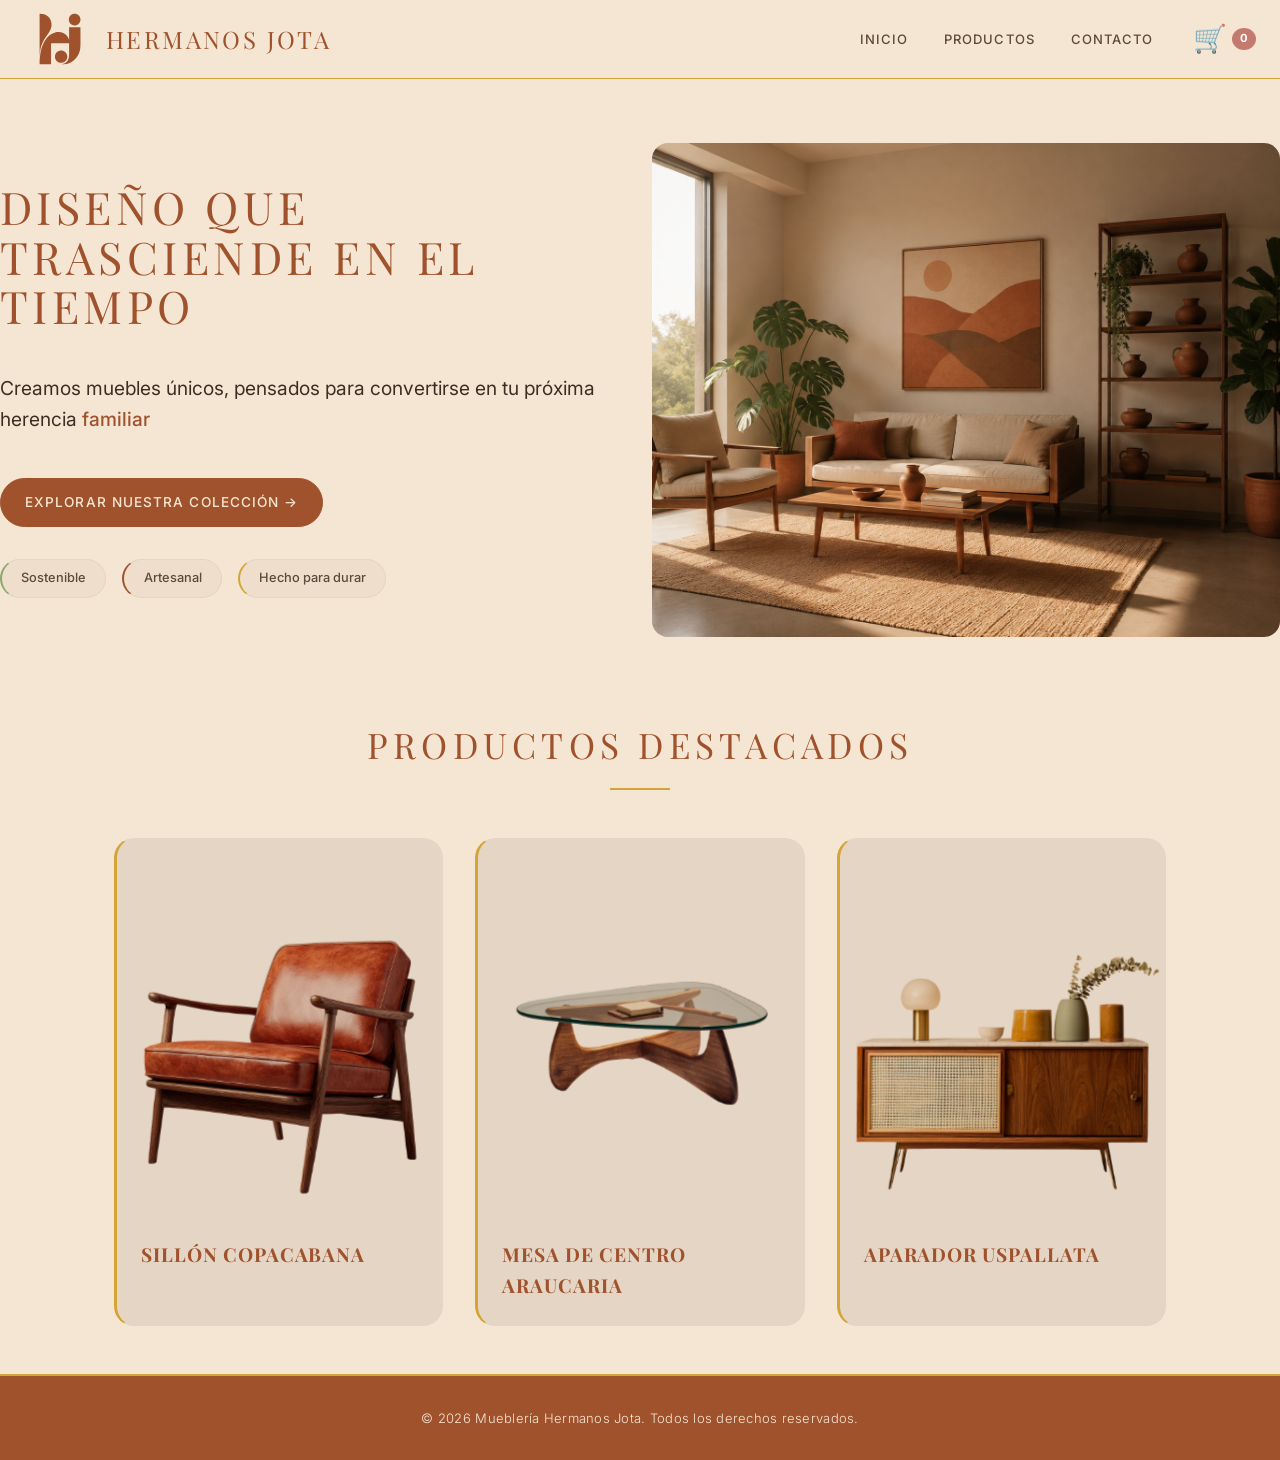
==== index.html @ 09844142 "página de inicio" ====
<!DOCTYPE html>
<html lang="es">
<head>
  <meta charset="UTF-8">
  <meta name="viewport" content="width=device-width, initial-scale=1.0">
  <meta name="description" content="Mueblería Hermanos Jota — Más de 30 años de tradición en muebles de calidad.">
  <link rel="preconnect" href="https://fonts.googleapis.com">
  <link rel="preconnect" href="https://fonts.gstatic.com" crossorigin>
  <link href="https://fonts.googleapis.com/css2?family=Inter:wght@300;400;500;700&family=Playfair+Display:wght@400;700&display=swap" rel="stylesheet">
  <link rel="stylesheet" href="css/style.css">
  <script src="js/index.js" defer></script>
  <title>Mueblería Hermanos Jota</title>
</head>
<body>
  <header>
    <div class="header-inner">
      <a href="index.html" class="logo-link" aria-label="Hermanos Jota — Inicio">
        <img src="imagenes/logo.svg" alt="logo" class="logo" width="120" height="120">
        <span class="logo-wordmark">Hermanos Jota</span>
      </a>
      <nav class="main-nav" aria-label="Navegación principal">
        <ul>
          <li><a href="index.html">Inicio</a></li>
          <li><a href="productos.html">Productos</a></li>
          <li><a href="contacto.html">Contacto</a></li>
        </ul>
      </nav>
      <div class="carrito-header" aria-label="Carrito de compras">
        <span aria-hidden="true">🛒</span>
        <span id="contador-carrito" class="badge-contador">0</span>
      </div>
    </div>
    
  </div>
  </header>

  <main>
    <section class="hero-banner">
      <div class="hero-contenido">
        <h1>Diseño que trasciende en el tiempo</h1>
        <p>Creamos muebles únicos, pensados para convertirse en tu próxima herencia <strong>familiar</strong></p>
        <div class="hero-acciones">
        <a href="productos.html" class="btn-primario">Explorar nuestra colección &rarr;</a>
        </div>
        <div class="hero-etiquetas">
          <span class="etiqueta">Sostenible</span>
          <span class="etiqueta">Artesanal</span>
          <span class="etiqueta">Hecho para durar</span>
        </div>
      </div>
      <div class="hero-imagen">
      <img src="imagenes/imagen-hero-banner.png" alt="" class="imagen-hero" width="120" height="120">
      </div>
    </section>

    <section class="productos" id="productos" aria-labelledby="titulo-productos">
      <h2 id="titulo-productos">Productos destacados</h2>
      <div class="lista-productos">
      </div>
    </section>
  </main>

  <footer>
    <p>&copy; 2026 Mueblería Hermanos Jota. Todos los derechos reservados.</p>
  </footer>

</body>
</html>
---- css/style.css ----
/* Manual de marca Hermanos Jota
   Siena tostado: #A0522D
   Verde salvia: #87A96B
   Alabastro cálido: #F5E6D3
   Vara de oro: #D4A437
   Rosa polvoriento: #C47A6D
   Texto principal: #3D2E24
   Texto secundario: #5C4A3A
   Títulos: Playfair Display
   Cuerpo: Inter
*/

*,
*::before,
*::after {
  box-sizing: border-box;
}

body {
  font-family: "Inter", system-ui, -apple-system, sans-serif;
  font-size: 1.2rem;
  font-weight: 400;
  line-height: 1.6;
  color: #3D2E24;
  margin: 0;
  background-color: #F5E6D3;
}

h1,h2,h3 {
  font-family: "Playfair Display", Georgia, "Times New Roman", serif;
  font-weight: 400;
  letter-spacing: 0.1em;
  text-transform: uppercase;
  color: #A0522D;
}

a {
  color: inherit;
  text-decoration: none;
}

/*Header*/
header {
  background-color: #F5E6D3;
  border-bottom: 1px solid #D4A437;
  position: sticky;
  top: 0;
}

.header-inner {
  display: flex;
  align-items: center;
  max-width: 100%;
  padding: 0.20rem 1.5rem;
  min-height: 65px;
}
.logo{
  display: block;
  width: 42px;
  height: auto;
}
.logo-link {
  display: flex;
  align-items: center;
  gap: 10px;
  text-decoration: none;
}

.logo-wordmark {
  font-family: "Playfair Display", Georgia, "Times New Roman", serif;
  font-size: 1.35rem;
  font-weight: 400;
  letter-spacing: 0.1em;
  text-transform: uppercase;
  color: #A0522D;
  line-height: 1.2;
  white-space: nowrap;
}
/*Navegación*/
.main-nav{
  margin-left:auto;
  margin-right: 1.5rem;
}

.main-nav ul {
  display: flex;
  align-items: center;
  gap: 0.25rem;
  list-style: none;
  margin: 0;
  padding: 0;
}

.main-nav a {
  display: block;
  font-family: "Inter", system-ui, -apple-system, sans-serif;
  font-size: 0.8125rem;
  font-weight: 500;
  letter-spacing: 0.08em;
  text-transform: uppercase;
  color: #5C4A3A;
  padding: 0.625rem 1rem;
  border-radius: 2px;
  position: relative;
}

.main-nav a::after {
  content: "";
  position: absolute;
  bottom: 0.35rem;
  left: 1rem;
  right: 1rem;
  height: 1px;
  background-color: #D4A437;
  transform: scaleX(0);
}

.main-nav a:hover,
.main-nav a:focus-visible {
  color: #A0522D;
}

.main-nav a:hover::after,
.main-nav a:focus-visible::after {
  transform: scaleX(1);
}

.main-nav a:focus-visible {
  outline: 2px solid #D4A437;
  outline-offset: 2px;
}

/* Hero banner */
.hero-banner {
  display: grid;
  grid-template-columns: 1.2fr 1.2fr;
  align-items: center;
  align-items: stretch;
  max-width: 1400px;
  margin: 0 auto;
  padding: 4rem 0;
  gap: 1.5rem;
}

.hero-banner h1 {
  margin: 0;
  font-size: 2.8rem;
  text-align: left;
  line-height: 1.1;
}

.hero-banner strong {
  font-weight: 500;
  color: #A0522D;
}
.hero-contenido {
  display: flex;
  flex-direction: column;
  justify-content: center;
  gap: 1.5rem;
}
.hero-acciones {
  display: flex;
  gap: 1rem;
  align-items: center;
  flex-wrap: wrap;
}

.btn-primario {
  font-family: "Inter", system-ui, sans-serif;
  font-weight: 500;
  text-transform: uppercase;
  letter-spacing: 0.08em;
  padding: 0.8rem 1.5rem;
  border-radius: 30px;
  font-size: 0.85rem;
  cursor: pointer;
  transition: all 0.3s ease;
  background-color: #A0522D;
  color: #F5E6D3;
  border: 1px solid #A0522D;
}
.hero-etiquetas {
  display: flex;
  gap: 1rem;
  flex-wrap: wrap;
  margin-top: 0.5rem;
}

.etiqueta {
  background-color: rgba(92, 74, 58, 0.05);
  border: 1px solid #E5D5C5;
  padding: 0.5rem 1.2rem;
  border-radius: 20px;
  font-size: 0.8rem;
  font-weight: 500;
  color: #5C4A3A;
}
/* Etiqueta "Sostenible" */
.hero-etiquetas .etiqueta:nth-child(1) {
  border-left: 2px solid #87A96B; 
}

/* Etiqueta "Artesanal"*/
.hero-etiquetas .etiqueta:nth-child(2) {
  border-left: 2px solid #A0522D;
}

/*  Etiqueta "Hecho para durar" */
.hero-etiquetas .etiqueta:nth-child(3) {
  border-left: 2px solid #D4A437;
}
.hero-imagen {
  width: 100%;
  height: 100%;
  min-height: 450px;
  display: flex;
}

.imagen-hero {
  width: 100%;
  height: 100%;
  object-fit: cover;
  border-radius: 16px;
}
/*Productos destacados */
.productos {
  max-width: 1100px;
  margin: 0 auto;
  padding: 1rem 1.5rem 3rem;
}

#titulo-productos {
  text-align: center;
  margin: 0 0 3rem 0;
  font-family: "Playfair Display", Georgia, "Times New Roman", serif;
  color: #A0522D;
  font-weight: 400;
  font-size: 2.2rem;
  letter-spacing: 0.15em;
  display: flex;
  flex-direction: column;
  align-items: center;
  gap: 15px;
}
#titulo-productos::after {
  content: "";
  display: block;
  width: 60px;
  height: 2px;
  background-color: #D4A437; /* El color Vara de Oro del manual */
}
.lista-productos {
  display: grid;
  grid-template-columns: repeat(auto-fit, minmax(300px, 1fr));
  gap: 2rem;
}
.tarjeta-mueble {
  background-color: #E5D5C5; /* Un blanco roto muy sutil */
  border: 1px solid #E5D5C5;
  border-left: 3px solid #D4A437;
  padding: 1.25rem 1.5rem;
  border-radius: 20px;
  overflow: hidden;
  padding: 0;
  display:flex;
  flex-direction: column;
}
.tarjeta-mueble h3 {
  font-family: "Playfair Display", Georgia, serif;
  font-weight: 700; 
  font-size: 1.2rem;
  color: #A0522D;
  letter-spacing: 0.05em;
  margin: 0;
  text-align: left;
  padding: 0 1.5rem 1.5rem 1.5rem; 
}
.contenedor-imagen{
  height: 400px;
  width: 100%;
  display: flex;
  align-items: center;
  justify-content: center;
  padding: 1rem 1rem 0 1rem;
}
.contenedor-imagen img {
  max-width: 100%;
  max-height: 100%;
  object-fit: cover;
  mix-blend-mode: multiply;
  transform: scale(1.2); 
}

/*Footer*/
footer {
  background-color: #A0522D;;
  color: #F5E6D3;
  border-top: 2px solid #D4A437;
  text-align: center;
  padding: 2rem 1.5rem;
  font-size: 0.8125rem;
  font-weight: 300;
  letter-spacing: 0.02em;
}
footer p{
  margin: 0;
}
/* Diseño Responsive*/
@media (min-width: 769px) {
  .logo {
    width: 60px;
  }

  .logo-wordmark {
    font-size: 1.5rem;
  }
}

@media (max-width: 768px) {
  .header-inner {
    flex-direction: column;
    align-items: stretch;
    gap: 0.5rem;
    padding: 0.75rem 1rem;
  }

  .logo-link {
    justify-content: center;
    padding: 0.5rem 0;
  }

  .logo {
    width: 48px;
  }

  .logo-wordmark {
    font-size: 1.15rem;
  }

  .main-nav ul {
    justify-content: center;
    flex-wrap: wrap;
    gap: 0;
  }

  .main-nav a {
    font-size: 0.75rem;
    padding: 0.5rem 0.75rem;
  }

  .hero-banner {
    padding-top: 2rem;
  }

  h1 {
    font-size: 1.5rem;
  }

  h2 {
    font-size: 1.25rem;
  }

  h3 {
    font-size: 1.1rem;
  }
}
/* El estilo del carrito y su contador */
.carrito-header {
  display: flex;
  align-items: center;
  gap: 5px;
  font-size: 1.7rem;
  cursor: pointer;
}

/*contador del carrito*/
.badge-contador {
  background-color: #C47A6D; 
  color: white;
  font-size: 0.7rem;
  font-weight: bold;
  padding: 2px 8px;
  border-radius: 50%; 
  }

@media (min-width: 1200px) {
  .logo {
    width: 72px;
  }
}
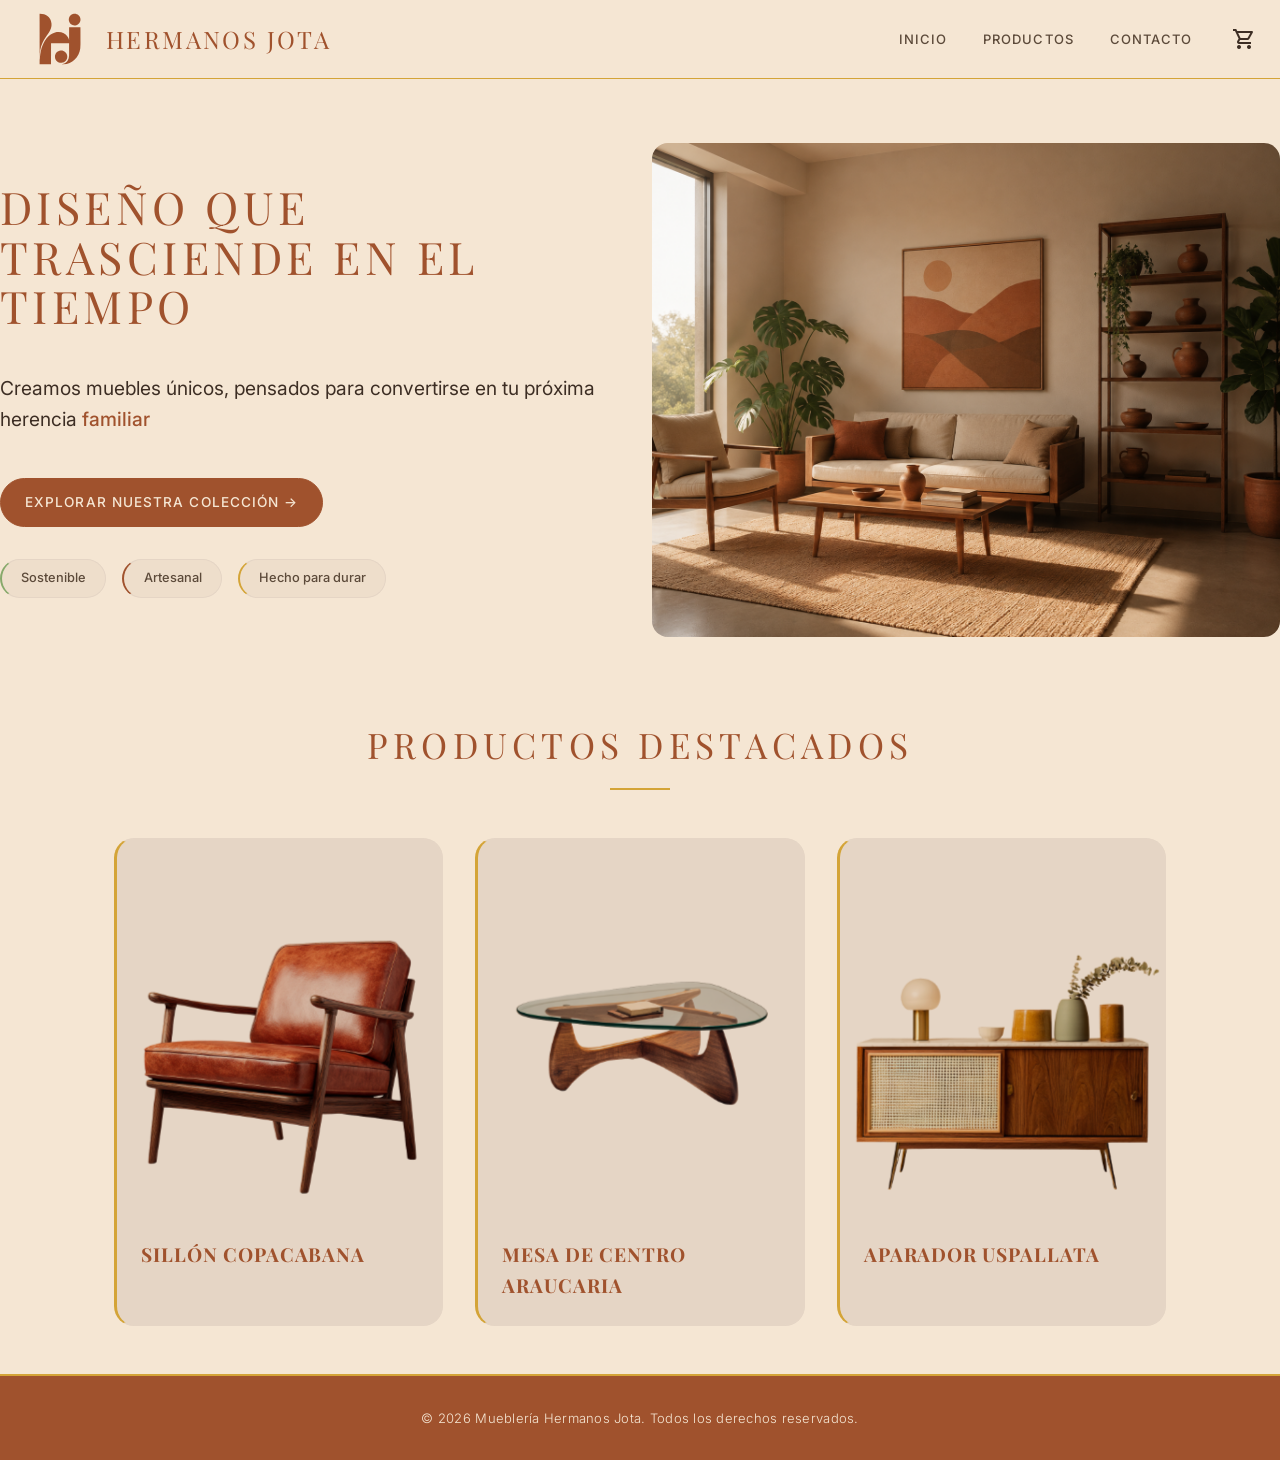
==== commit 2b408ac9: "cambie el icono del carrito" ====
--- a/index.html
+++ b/index.html
@@ -7,6 +7,7 @@
   <link rel="preconnect" href="https://fonts.googleapis.com">
   <link rel="preconnect" href="https://fonts.gstatic.com" crossorigin>
   <link href="https://fonts.googleapis.com/css2?family=Inter:wght@300;400;500;700&family=Playfair+Display:wght@400;700&display=swap" rel="stylesheet">
+  <link rel="stylesheet" href="https://fonts.googleapis.com/css2?family=Material+Symbols+Outlined:opsz,wght,FILL,GRAD@24,400,0,0&icon_names=shopping_cart" />
   <link rel="stylesheet" href="css/style.css">
   <script src="js/index.js" defer></script>
   <title>Mueblería Hermanos Jota</title>
@@ -25,9 +26,8 @@
           <li><a href="contacto.html">Contacto</a></li>
         </ul>
       </nav>
-      <div class="carrito-header" aria-label="Carrito de compras">
-        <span aria-hidden="true">🛒</span>
-        <span id="contador-carrito" class="badge-contador">0</span>
+      <div class="carrito-header" >
+        <span class="material-symbols-outlined">shopping_cart</span>        
       </div>
     </div>
     
--- a/css/style.css
+++ b/css/style.css
@@ -365,24 +365,13 @@
     font-size: 1.1rem;
   }
 }
-/* El estilo del carrito y su contador */
+
 .carrito-header {
   display: flex;
-  align-items: center;
-  gap: 5px;
-  font-size: 1.7rem;
-  cursor: pointer;
-}
-
-/*contador del carrito*/
-.badge-contador {
-  background-color: #C47A6D; 
-  color: white;
-  font-size: 0.7rem;
-  font-weight: bold;
-  padding: 2px 8px;
-  border-radius: 50%; 
-  }
+  padding:0%;
+  gap: 1px;
+  font-size: 2.7rem;
+}
 
 @media (min-width: 1200px) {
   .logo {
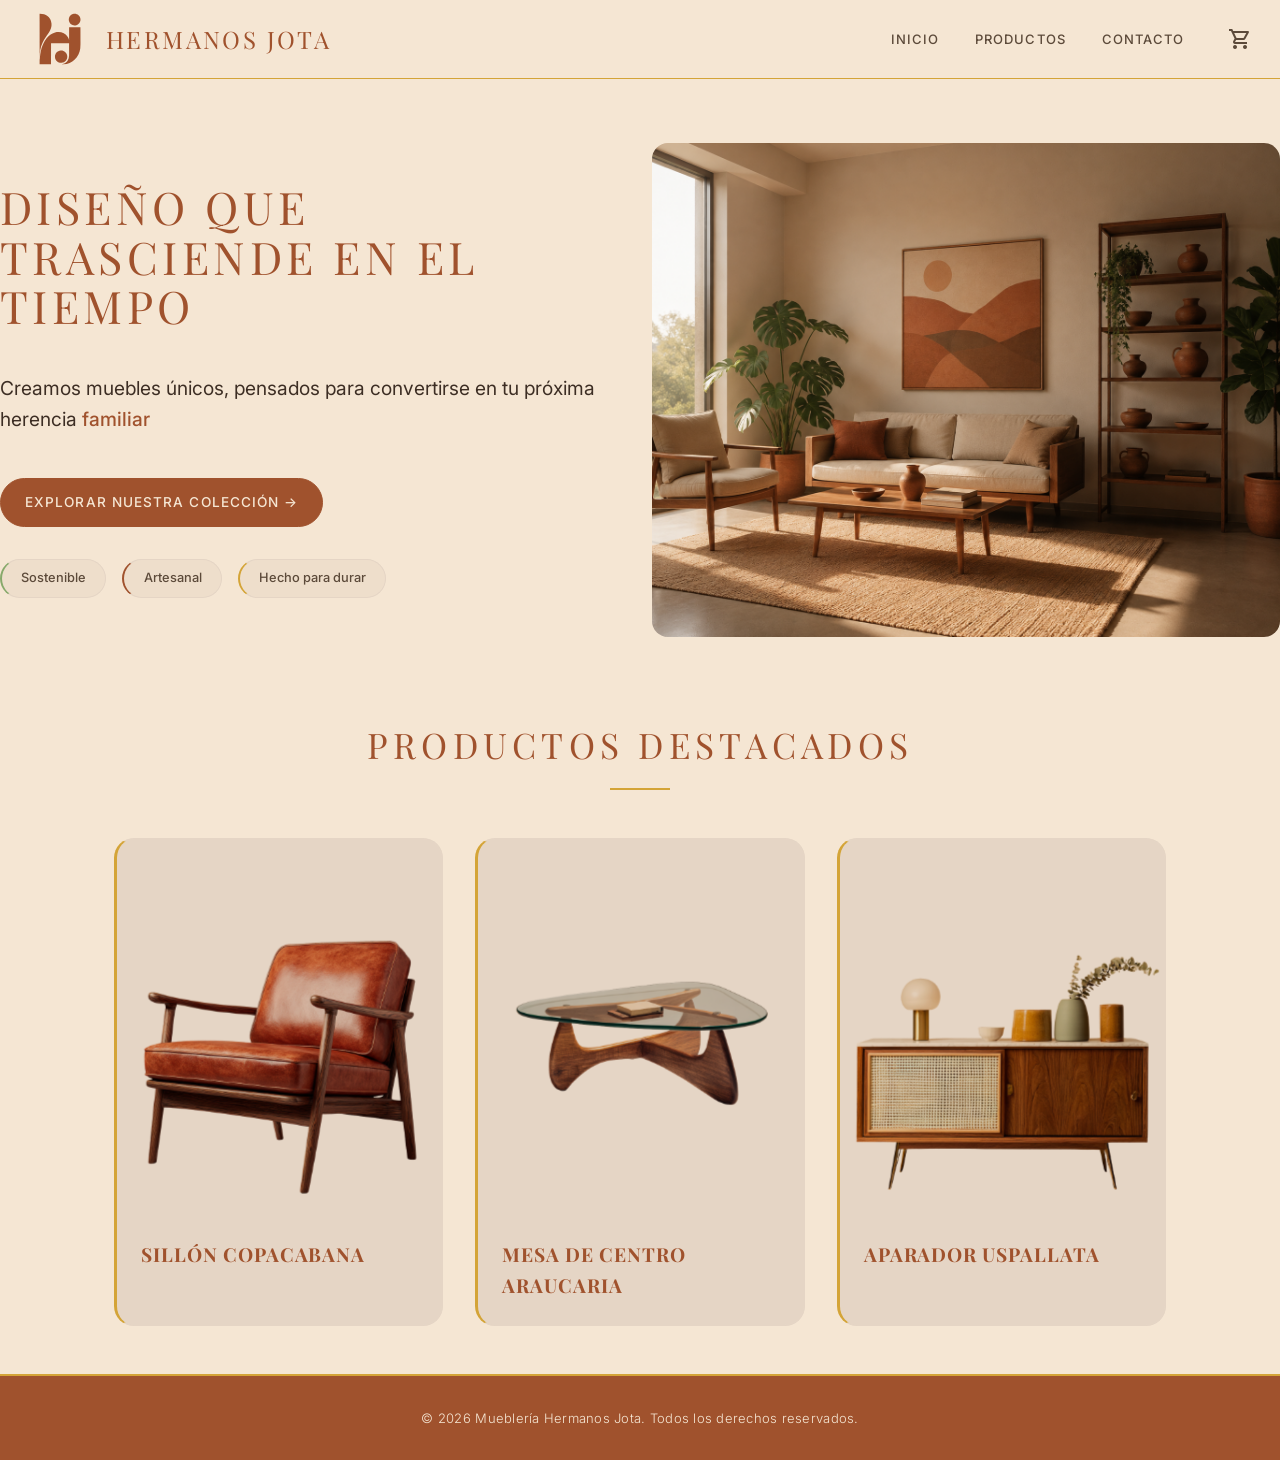
==== commit 579a0715: "Update navigation links and enhance carrito button functionality - Updated the navigation link for "" ====
--- a/index.html
+++ b/index.html
@@ -10,6 +10,7 @@
   <link rel="stylesheet" href="https://fonts.googleapis.com/css2?family=Material+Symbols+Outlined:opsz,wght,FILL,GRAD@24,400,0,0&icon_names=shopping_cart" />
   <link rel="stylesheet" href="css/style.css">
   <script src="js/index.js" defer></script>
+  <script src="js/carrito.js" defer></script>
   <title>Mueblería Hermanos Jota</title>
 </head>
 <body>
@@ -22,13 +23,13 @@
       <nav class="main-nav" aria-label="Navegación principal">
         <ul>
           <li><a href="index.html">Inicio</a></li>
-          <li><a href="productos.html">Productos</a></li>
+          <li><a href="catalogo/productos.html">Productos</a></li>
           <li><a href="contacto.html">Contacto</a></li>
         </ul>
       </nav>
-      <div class="carrito-header" >
-        <span class="material-symbols-outlined">shopping_cart</span>        
-      </div>
+      <button type="button" class="carrito-header" aria-label="Carrito de compras">
+        <span class="material-symbols-outlined" aria-hidden="true">shopping_cart</span>
+      </button>
     </div>
     
   </div>
@@ -40,7 +41,7 @@
         <h1>Diseño que trasciende en el tiempo</h1>
         <p>Creamos muebles únicos, pensados para convertirse en tu próxima herencia <strong>familiar</strong></p>
         <div class="hero-acciones">
-        <a href="productos.html" class="btn-primario">Explorar nuestra colección &rarr;</a>
+        <a href="catalogo/productos.html" class="btn-primario">Explorar nuestra colección &rarr;</a>
         </div>
         <div class="hero-etiquetas">
           <span class="etiqueta">Sostenible</span>
--- a/css/style.css
+++ b/css/style.css
@@ -26,7 +26,9 @@
   background-color: #F5E6D3;
 }
 
-h1,h2,h3 {
+h1,
+h2,
+h3 {
   font-family: "Playfair Display", Georgia, "Times New Roman", serif;
   font-weight: 400;
   letter-spacing: 0.1em;
@@ -54,11 +56,13 @@
   padding: 0.20rem 1.5rem;
   min-height: 65px;
 }
-.logo{
+
+.logo {
   display: block;
   width: 42px;
   height: auto;
 }
+
 .logo-link {
   display: flex;
   align-items: center;
@@ -76,9 +80,10 @@
   line-height: 1.2;
   white-space: nowrap;
 }
+
 /*Navegación*/
-.main-nav{
-  margin-left:auto;
+.main-nav {
+  margin-left: auto;
   margin-right: 1.5rem;
 }
 
@@ -153,12 +158,14 @@
   font-weight: 500;
   color: #A0522D;
 }
+
 .hero-contenido {
   display: flex;
   flex-direction: column;
   justify-content: center;
   gap: 1.5rem;
 }
+
 .hero-acciones {
   display: flex;
   gap: 1rem;
@@ -180,6 +187,7 @@
   color: #F5E6D3;
   border: 1px solid #A0522D;
 }
+
 .hero-etiquetas {
   display: flex;
   gap: 1rem;
@@ -196,9 +204,10 @@
   font-weight: 500;
   color: #5C4A3A;
 }
+
 /* Etiqueta "Sostenible" */
 .hero-etiquetas .etiqueta:nth-child(1) {
-  border-left: 2px solid #87A96B; 
+  border-left: 2px solid #87A96B;
 }
 
 /* Etiqueta "Artesanal"*/
@@ -210,6 +219,7 @@
 .hero-etiquetas .etiqueta:nth-child(3) {
   border-left: 2px solid #D4A437;
 }
+
 .hero-imagen {
   width: 100%;
   height: 100%;
@@ -223,6 +233,7 @@
   object-fit: cover;
   border-radius: 16px;
 }
+
 /*Productos destacados */
 .productos {
   max-width: 1100px;
@@ -243,40 +254,47 @@
   align-items: center;
   gap: 15px;
 }
+
 #titulo-productos::after {
   content: "";
   display: block;
   width: 60px;
   height: 2px;
-  background-color: #D4A437; /* El color Vara de Oro del manual */
-}
+  background-color: #D4A437;
+  /* El color Vara de Oro del manual */
+}
+
 .lista-productos {
   display: grid;
   grid-template-columns: repeat(auto-fit, minmax(300px, 1fr));
   gap: 2rem;
 }
+
 .tarjeta-mueble {
-  background-color: #E5D5C5; /* Un blanco roto muy sutil */
+  background-color: #E5D5C5;
+  /* Un blanco roto muy sutil */
   border: 1px solid #E5D5C5;
   border-left: 3px solid #D4A437;
   padding: 1.25rem 1.5rem;
   border-radius: 20px;
   overflow: hidden;
   padding: 0;
-  display:flex;
+  display: flex;
   flex-direction: column;
 }
+
 .tarjeta-mueble h3 {
   font-family: "Playfair Display", Georgia, serif;
-  font-weight: 700; 
+  font-weight: 700;
   font-size: 1.2rem;
   color: #A0522D;
   letter-spacing: 0.05em;
   margin: 0;
   text-align: left;
-  padding: 0 1.5rem 1.5rem 1.5rem; 
-}
-.contenedor-imagen{
+  padding: 0 1.5rem 1.5rem 1.5rem;
+}
+
+.contenedor-imagen {
   height: 400px;
   width: 100%;
   display: flex;
@@ -284,17 +302,19 @@
   justify-content: center;
   padding: 1rem 1rem 0 1rem;
 }
+
 .contenedor-imagen img {
   max-width: 100%;
   max-height: 100%;
   object-fit: cover;
   mix-blend-mode: multiply;
-  transform: scale(1.2); 
+  transform: scale(1.2);
 }
 
 /*Footer*/
 footer {
-  background-color: #A0522D;;
+  background-color: #A0522D;
+  ;
   color: #F5E6D3;
   border-top: 2px solid #D4A437;
   text-align: center;
@@ -303,9 +323,11 @@
   font-weight: 300;
   letter-spacing: 0.02em;
 }
-footer p{
+
+footer p {
   margin: 0;
 }
+
 /* Diseño Responsive*/
 @media (min-width: 769px) {
   .logo {
@@ -364,17 +386,52 @@
   h3 {
     font-size: 1.1rem;
   }
+
 }
 
 .carrito-header {
   display: flex;
-  padding:0%;
-  gap: 1px;
-  font-size: 2.7rem;
+  align-items: center;
+  position: relative;
+  padding: 0.25rem;
+  gap: 0;
+  font-size: 2rem;
+  background: none;
+  border: none;
+  cursor: pointer;
+  color: #5C4A3A;
+}
+
+.carrito-header:hover,
+.carrito-header:focus-visible {
+  color: #A0522D;
+}
+
+.carrito-header:focus-visible {
+  outline: 2px solid #D4A437;
+  outline-offset: 2px;
+  border-radius: 2px;
+}
+
+.carrito-contador {
+  position: absolute;
+  top: -4px;
+  right: -8px;
+  min-width: 1.25rem;
+  height: 1.25rem;
+  padding: 0 0.3rem;
+  background-color: #A0522D;
+  color: #F5E6D3;
+  font-family: "Inter", system-ui, sans-serif;
+  font-size: 0.65rem;
+  font-weight: 700;
+  line-height: 1.25rem;
+  text-align: center;
+  border-radius: 999px;
 }
 
 @media (min-width: 1200px) {
   .logo {
     width: 72px;
   }
-}
+}
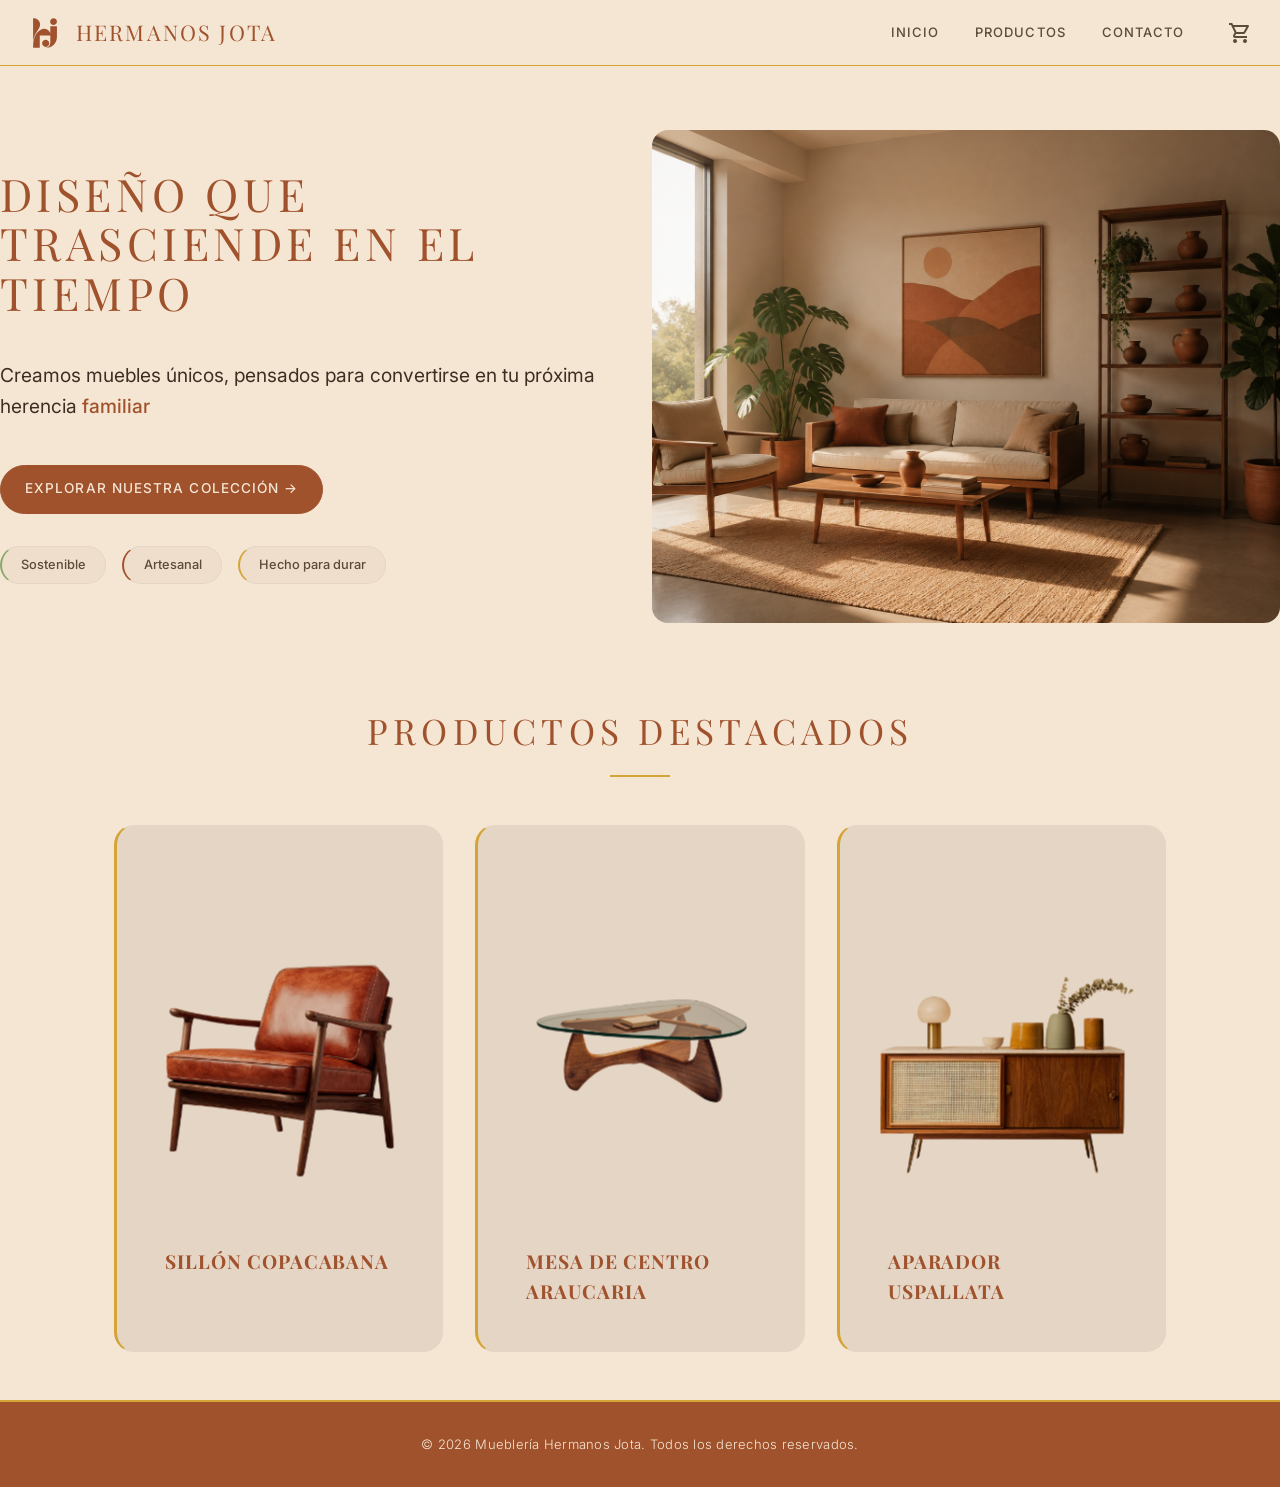
==== commit 05cdfcca: "eliminando repeticiones" ====
--- a/index.html
+++ b/index.html
@@ -31,8 +31,6 @@
         <span class="material-symbols-outlined" aria-hidden="true">shopping_cart</span>
       </button>
     </div>
-    
-  </div>
   </header>
 
   <main>
@@ -64,6 +62,6 @@
   <footer>
     <p>&copy; 2026 Mueblería Hermanos Jota. Todos los derechos reservados.</p>
   </footer>
-
+  
 </body>
 </html>
--- a/css/style.css
+++ b/css/style.css
@@ -1,15 +1,3 @@
-/* Manual de marca Hermanos Jota
-   Siena tostado: #A0522D
-   Verde salvia: #87A96B
-   Alabastro cálido: #F5E6D3
-   Vara de oro: #D4A437
-   Rosa polvoriento: #C47A6D
-   Texto principal: #3D2E24
-   Texto secundario: #5C4A3A
-   Títulos: Playfair Display
-   Cuerpo: Inter
-*/
-
 *,
 *::before,
 *::after {
@@ -41,7 +29,6 @@
   text-decoration: none;
 }
 
-/*Header*/
 header {
   background-color: #F5E6D3;
   border-bottom: 1px solid #D4A437;
@@ -81,7 +68,6 @@
   white-space: nowrap;
 }
 
-/*Navegación*/
 .main-nav {
   margin-left: auto;
   margin-right: 1.5rem;
@@ -135,7 +121,6 @@
   outline-offset: 2px;
 }
 
-/* Hero banner */
 .hero-banner {
   display: grid;
   grid-template-columns: 1.2fr 1.2fr;
@@ -205,17 +190,14 @@
   color: #5C4A3A;
 }
 
-/* Etiqueta "Sostenible" */
 .hero-etiquetas .etiqueta:nth-child(1) {
   border-left: 2px solid #87A96B;
 }
 
-/* Etiqueta "Artesanal"*/
 .hero-etiquetas .etiqueta:nth-child(2) {
   border-left: 2px solid #A0522D;
 }
 
-/*  Etiqueta "Hecho para durar" */
 .hero-etiquetas .etiqueta:nth-child(3) {
   border-left: 2px solid #D4A437;
 }
@@ -234,7 +216,6 @@
   border-radius: 16px;
 }
 
-/*Productos destacados */
 .productos {
   max-width: 1100px;
   margin: 0 auto;
@@ -261,7 +242,6 @@
   width: 60px;
   height: 2px;
   background-color: #D4A437;
-  /* El color Vara de Oro del manual */
 }
 
 .lista-productos {
@@ -272,13 +252,11 @@
 
 .tarjeta-mueble {
   background-color: #E5D5C5;
-  /* Un blanco roto muy sutil */
   border: 1px solid #E5D5C5;
   border-left: 3px solid #D4A437;
   padding: 1.25rem 1.5rem;
   border-radius: 20px;
   overflow: hidden;
-  padding: 0;
   display: flex;
   flex-direction: column;
 }
@@ -311,10 +289,8 @@
   transform: scale(1.2);
 }
 
-/*Footer*/
 footer {
   background-color: #A0522D;
-  ;
   color: #F5E6D3;
   border-top: 2px solid #D4A437;
   text-align: center;
@@ -327,68 +303,6 @@
 footer p {
   margin: 0;
 }
-
-/* Diseño Responsive*/
-@media (min-width: 769px) {
-  .logo {
-    width: 60px;
-  }
-
-  .logo-wordmark {
-    font-size: 1.5rem;
-  }
-}
-
-@media (max-width: 768px) {
-  .header-inner {
-    flex-direction: column;
-    align-items: stretch;
-    gap: 0.5rem;
-    padding: 0.75rem 1rem;
-  }
-
-  .logo-link {
-    justify-content: center;
-    padding: 0.5rem 0;
-  }
-
-  .logo {
-    width: 48px;
-  }
-
-  .logo-wordmark {
-    font-size: 1.15rem;
-  }
-
-  .main-nav ul {
-    justify-content: center;
-    flex-wrap: wrap;
-    gap: 0;
-  }
-
-  .main-nav a {
-    font-size: 0.75rem;
-    padding: 0.5rem 0.75rem;
-  }
-
-  .hero-banner {
-    padding-top: 2rem;
-  }
-
-  h1 {
-    font-size: 1.5rem;
-  }
-
-  h2 {
-    font-size: 1.25rem;
-  }
-
-  h3 {
-    font-size: 1.1rem;
-  }
-
-}
-
 .carrito-header {
   display: flex;
   align-items: center;
@@ -429,9 +343,52 @@
   text-align: center;
   border-radius: 999px;
 }
-
-@media (min-width: 1200px) {
+@media (max-width: 768px) {
+  .header-inner {
+    flex-direction: column;
+    align-items: stretch;
+    gap: 0.5rem;
+    padding: 0.75rem 1rem;
+  }
+
+  .logo-link {
+    justify-content: center;
+    padding: 0.5rem 0;
+  }
+
   .logo {
-    width: 72px;
-  }
-}+    width: 48px;
+  }
+
+  .logo-wordmark {
+    font-size: 1.15rem;
+  }
+
+  .main-nav ul {
+    justify-content: center;
+    flex-wrap: wrap;
+    gap: 0;
+  }
+
+  .main-nav a {
+    font-size: 0.75rem;
+    padding: 0.5rem 0.75rem;
+  }
+
+  .hero-banner {
+    padding-top: 2rem;
+  }
+
+  h1 {
+    font-size: 1.5rem;
+  }
+
+  h2 {
+    font-size: 1.25rem;
+  }
+
+  h3 {
+    font-size: 1.1rem;
+  }
+
+}
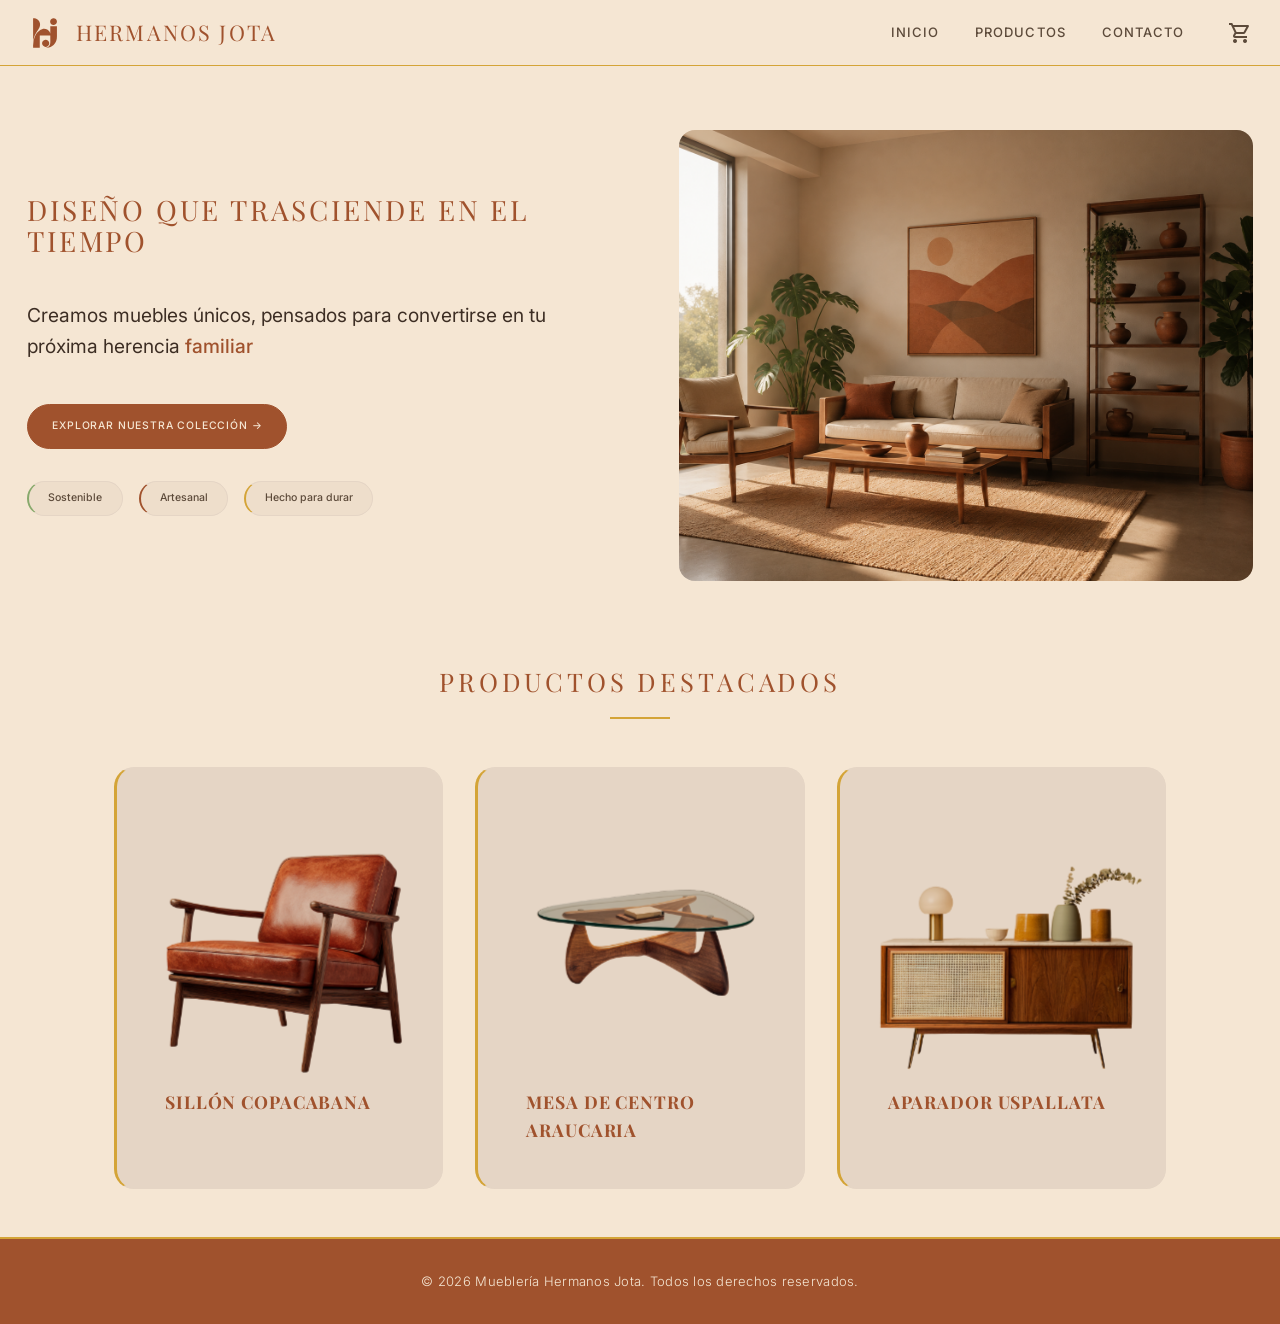
==== commit 1910cebf: "cambiar tamaño de las letras" ====
--- a/index.html
+++ b/index.html
@@ -48,7 +48,7 @@
         </div>
       </div>
       <div class="hero-imagen">
-      <img src="imagenes/imagen-hero-banner.png" alt="" class="imagen-hero" width="120" height="120">
+      <img src="imagenes/imagen-hero-banner.png" alt="" class="imagen-hero">
       </div>
     </section>
 
--- a/css/style.css
+++ b/css/style.css
@@ -132,13 +132,6 @@
   gap: 1.5rem;
 }
 
-.hero-banner h1 {
-  margin: 0;
-  font-size: 2.8rem;
-  text-align: left;
-  line-height: 1.1;
-}
-
 .hero-banner strong {
   font-weight: 500;
   color: #A0522D;
@@ -149,6 +142,18 @@
   flex-direction: column;
   justify-content: center;
   gap: 1.5rem;
+  padding: 0 1.7rem;
+}
+
+.hero-contenido h1 {
+  margin: 0;
+  font-size: 1.75rem;
+  text-align: left;
+  line-height: 1.1;
+}
+
+.hero-contenido p {
+  font-size: 1.2rem;
 }
 
 .hero-acciones {
@@ -165,7 +170,7 @@
   letter-spacing: 0.08em;
   padding: 0.8rem 1.5rem;
   border-radius: 30px;
-  font-size: 0.85rem;
+  font-size: 0.65rem;
   cursor: pointer;
   transition: all 0.3s ease;
   background-color: #A0522D;
@@ -185,7 +190,7 @@
   border: 1px solid #E5D5C5;
   padding: 0.5rem 1.2rem;
   border-radius: 20px;
-  font-size: 0.8rem;
+  font-size: 0.66rem;
   font-weight: 500;
   color: #5C4A3A;
 }
@@ -207,6 +212,7 @@
   height: 100%;
   min-height: 450px;
   display: flex;
+  padding: 0 1.7rem;
 }
 
 .imagen-hero {
@@ -228,7 +234,7 @@
   font-family: "Playfair Display", Georgia, "Times New Roman", serif;
   color: #A0522D;
   font-weight: 400;
-  font-size: 2.2rem;
+  font-size: 1.6rem;
   letter-spacing: 0.15em;
   display: flex;
   flex-direction: column;
@@ -264,7 +270,7 @@
 .tarjeta-mueble h3 {
   font-family: "Playfair Display", Georgia, serif;
   font-weight: 700;
-  font-size: 1.2rem;
+  font-size: 1.1rem;
   color: #A0522D;
   letter-spacing: 0.05em;
   margin: 0;
@@ -273,12 +279,12 @@
 }
 
 .contenedor-imagen {
-  height: 400px;
+  height: 300px;
   width: 100%;
   display: flex;
   align-items: center;
   justify-content: center;
-  padding: 1rem 1rem 0 1rem;
+  padding: 1rem 0.5rem 0 1rem;
 }
 
 .contenedor-imagen img {
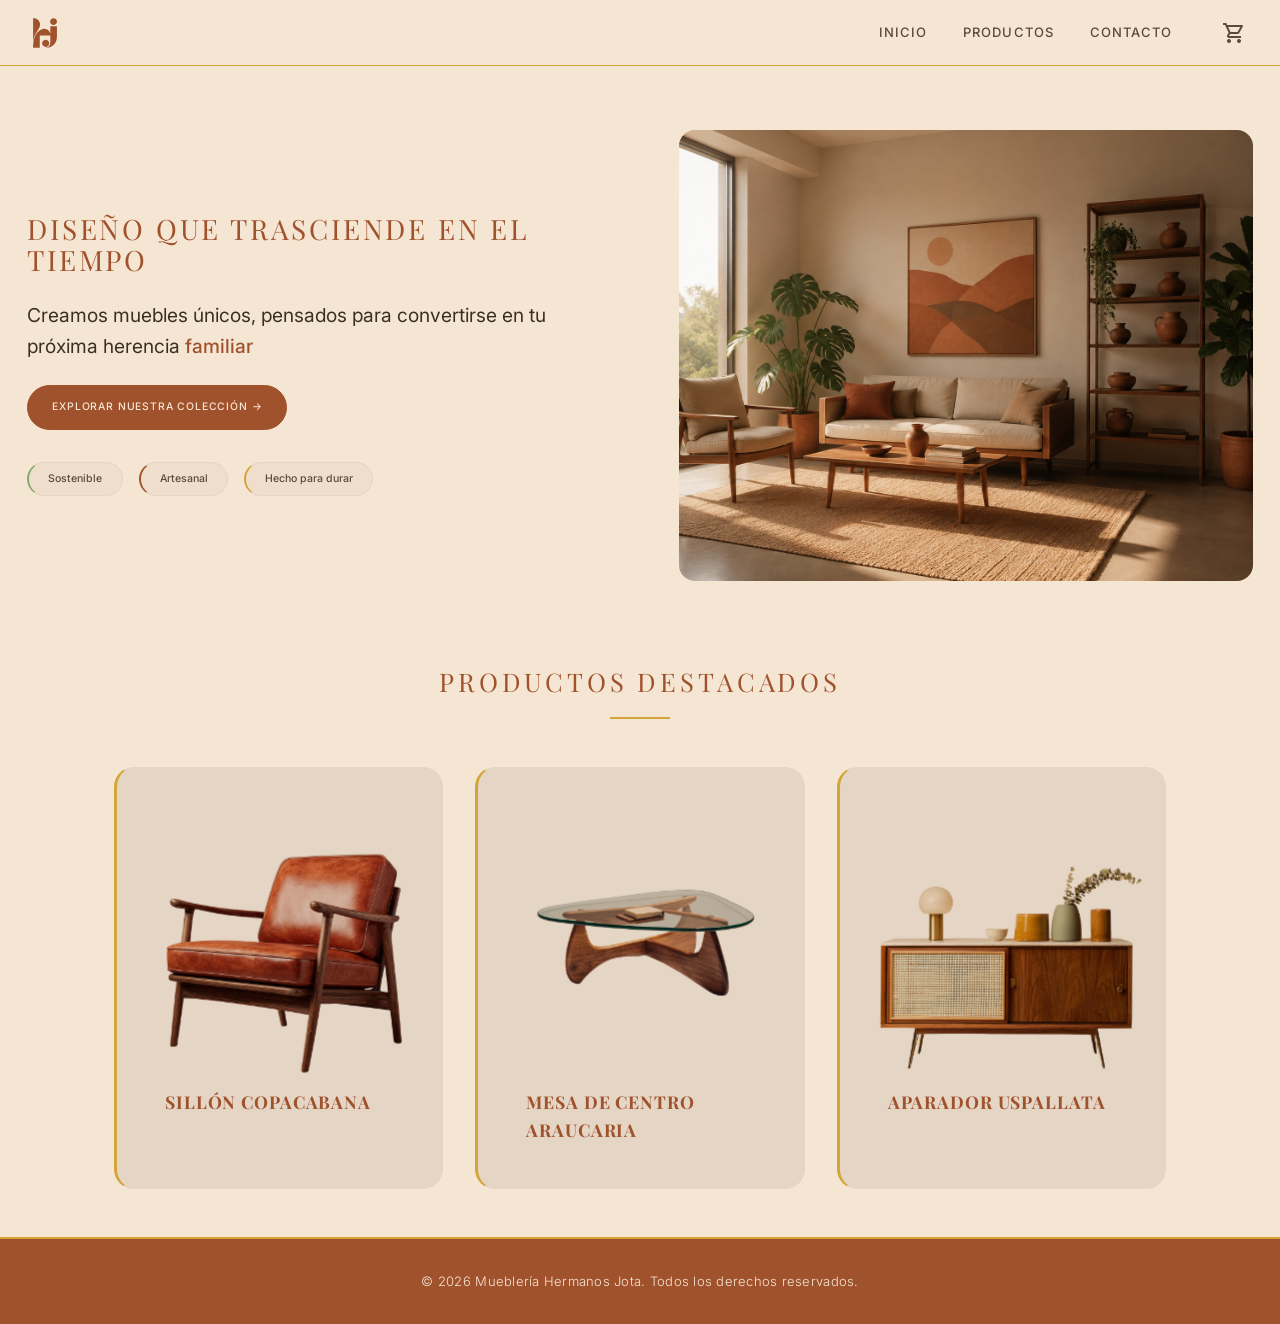
==== commit 0f65641d: "corregi el mobile responsive" ====
--- a/index.html
+++ b/index.html
@@ -18,7 +18,6 @@
     <div class="header-inner">
       <a href="index.html" class="logo-link" aria-label="Hermanos Jota — Inicio">
         <img src="imagenes/logo.svg" alt="logo" class="logo" width="120" height="120">
-        <span class="logo-wordmark">Hermanos Jota</span>
       </a>
       <nav class="main-nav" aria-label="Navegación principal">
         <ul>
--- a/css/style.css
+++ b/css/style.css
@@ -39,14 +39,16 @@
 .header-inner {
   display: flex;
   align-items: center;
-  max-width: 100%;
-  padding: 0.20rem 1.5rem;
+  flex-wrap: wrap;
+  max-width: 100%;
+  padding: 0.75rem 1rem;
   min-height: 65px;
 }
 
 .logo {
   display: block;
   width: 42px;
+  max-width: 100%;
   height: auto;
 }
 
@@ -55,6 +57,7 @@
   align-items: center;
   gap: 10px;
   text-decoration: none;
+  min-width: 0;
 }
 
 .logo-wordmark {
@@ -69,14 +72,17 @@
 }
 
 .main-nav {
-  margin-left: auto;
-  margin-right: 1.5rem;
+  flex: 1 1 100%;
+  order: 3;
+  margin: 0;
 }
 
 .main-nav ul {
   display: flex;
   align-items: center;
+  justify-content: center;
   gap: 0.25rem;
+  flex-wrap: wrap;
   list-style: none;
   margin: 0;
   padding: 0;
@@ -91,6 +97,9 @@
   text-transform: uppercase;
   color: #5C4A3A;
   padding: 0.625rem 1rem;
+  min-height: 44px;
+  display: flex;
+  align-items: center;
   border-radius: 2px;
   position: relative;
 }
@@ -122,13 +131,12 @@
 }
 
 .hero-banner {
-  display: grid;
-  grid-template-columns: 1.2fr 1.2fr;
-  align-items: center;
+  display: flex;
+  flex-direction: column;
   align-items: stretch;
   max-width: 1400px;
   margin: 0 auto;
-  padding: 4rem 0;
+  padding: 2rem 0;
   gap: 1.5rem;
 }
 
@@ -142,7 +150,8 @@
   flex-direction: column;
   justify-content: center;
   gap: 1.5rem;
-  padding: 0 1.7rem;
+  min-width: 0;
+  padding: 0 1rem;
 }
 
 .hero-contenido h1 {
@@ -154,6 +163,7 @@
 
 .hero-contenido p {
   font-size: 1.2rem;
+  margin: 0;
 }
 
 .hero-acciones {
@@ -161,6 +171,7 @@
   gap: 1rem;
   align-items: center;
   flex-wrap: wrap;
+  max-width: 100%;
 }
 
 .btn-primario {
@@ -176,6 +187,8 @@
   background-color: #A0522D;
   color: #F5E6D3;
   border: 1px solid #A0522D;
+  max-width: 100%;
+  text-align: center;
 }
 
 .hero-etiquetas {
@@ -183,6 +196,7 @@
   gap: 1rem;
   flex-wrap: wrap;
   margin-top: 0.5rem;
+  max-width: 100%;
 }
 
 .etiqueta {
@@ -209,15 +223,17 @@
 
 .hero-imagen {
   width: 100%;
-  height: 100%;
-  min-height: 450px;
-  display: flex;
-  padding: 0 1.7rem;
+  min-width: 0;
+  min-height: 260px;
+  display: flex;
+  padding: 0 1rem;
 }
 
 .imagen-hero {
   width: 100%;
-  height: 100%;
+  max-width: 100%;
+  height: auto;
+  min-height: 260px;
   object-fit: cover;
   border-radius: 16px;
 }
@@ -251,8 +267,8 @@
 }
 
 .lista-productos {
-  display: grid;
-  grid-template-columns: repeat(auto-fit, minmax(300px, 1fr));
+  display: flex;
+  flex-wrap: wrap;
   gap: 2rem;
 }
 
@@ -265,6 +281,8 @@
   overflow: hidden;
   display: flex;
   flex-direction: column;
+  flex: 1 1 100%;
+  min-width: 0;
 }
 
 .tarjeta-mueble h3 {
@@ -314,6 +332,9 @@
   align-items: center;
   position: relative;
   padding: 0.25rem;
+  min-width: 44px;
+  min-height: 44px;
+  justify-content: center;
   gap: 0;
   font-size: 2rem;
   background: none;
@@ -349,52 +370,82 @@
   text-align: center;
   border-radius: 999px;
 }
-@media (max-width: 768px) {
+
+@media (min-width: 600px) {
   .header-inner {
-    flex-direction: column;
+    padding: 0.5rem 1.5rem;
+  }
+
+  .logo-link {
+    flex: 1 1 auto;
+  }
+
+  .logo {
+    width: 42px;
+  }
+
+  .main-nav {
+    flex: 1 1 auto;
+    order: 0;
+    margin-left: auto;
+    margin-right: 1rem;
+  }
+
+  .main-nav ul {
+    justify-content: flex-end;
+  }
+
+  .hero-banner {
+    padding: 3rem 0;
+  }
+
+  .hero-contenido {
+    padding: 0 1.7rem;
+  }
+
+  .hero-imagen {
+    padding: 0 1.7rem;
+  }
+
+  .tarjeta-mueble {
+    flex-basis: calc(50% - 1rem);
+  }
+}
+
+@media (min-width: 1024px) {
+  .header-inner {
+    flex-wrap: nowrap;
+    padding: 0.2rem 1.5rem;
+  }
+
+  .logo {
+    width: 42px;
+  }
+
+  .main-nav {
+    margin-right: 1.5rem;
+  }
+
+  .hero-banner {
+    flex-direction: row;
     align-items: stretch;
-    gap: 0.5rem;
-    padding: 0.75rem 1rem;
-  }
-
-  .logo-link {
-    justify-content: center;
-    padding: 0.5rem 0;
-  }
-
-  .logo {
-    width: 48px;
-  }
-
-  .logo-wordmark {
-    font-size: 1.15rem;
-  }
-
-  .main-nav ul {
-    justify-content: center;
-    flex-wrap: wrap;
-    gap: 0;
-  }
-
-  .main-nav a {
-    font-size: 0.75rem;
-    padding: 0.5rem 0.75rem;
-  }
-
-  .hero-banner {
-    padding-top: 2rem;
-  }
-
-  h1 {
-    font-size: 1.5rem;
-  }
-
-  h2 {
-    font-size: 1.25rem;
-  }
-
-  h3 {
-    font-size: 1.1rem;
-  }
-
-}
+    padding: 4rem 0;
+  }
+
+  .hero-contenido,
+  .hero-imagen {
+    flex: 1 1 0;
+  }
+
+  .hero-imagen {
+    min-height: 450px;
+  }
+
+  .imagen-hero {
+    height: 100%;
+  }
+
+  .tarjeta-mueble {
+    flex-basis: calc(33.333% - 1.334rem);
+  }
+}
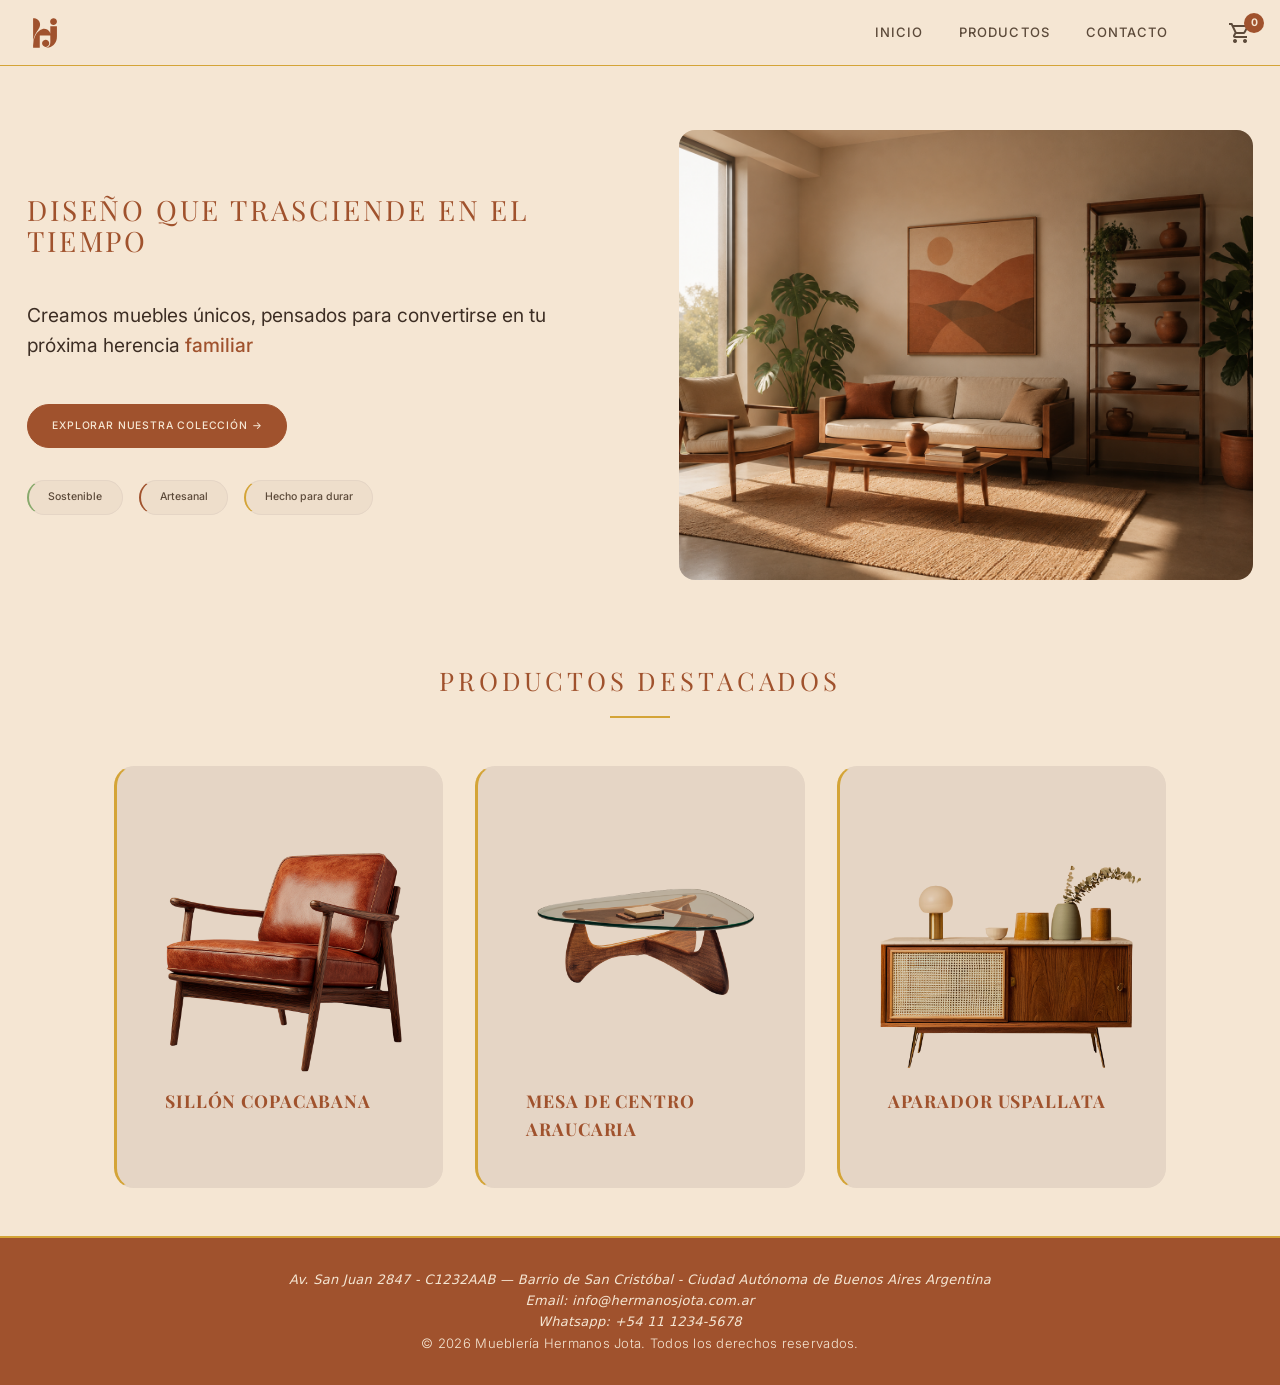
==== commit 2ee7a786: "arreglando estructura y rutas" ====
--- a/index.html
+++ b/index.html
@@ -22,8 +22,8 @@
       <nav class="main-nav" aria-label="Navegación principal">
         <ul>
           <li><a href="index.html">Inicio</a></li>
-          <li><a href="catalogo/productos.html">Productos</a></li>
-          <li><a href="contacto.html">Contacto</a></li>
+          <li><a href="./vistas/productos.html">Productos</a></li>
+          <li><a href="./vistas/contacto.html">Contacto</a></li>
         </ul>
       </nav>
       <button type="button" class="carrito-header" aria-label="Carrito de compras">
@@ -38,7 +38,7 @@
         <h1>Diseño que trasciende en el tiempo</h1>
         <p>Creamos muebles únicos, pensados para convertirse en tu próxima herencia <strong>familiar</strong></p>
         <div class="hero-acciones">
-        <a href="catalogo/productos.html" class="btn-primario">Explorar nuestra colección &rarr;</a>
+        <a href="./vistas/productos.html" class="btn-primario">Explorar nuestra colección &rarr;</a>
         </div>
         <div class="hero-etiquetas">
           <span class="etiqueta">Sostenible</span>
@@ -59,6 +59,12 @@
   </main>
 
   <footer>
+    <address>
+      <p>Av. San Juan 2847 - C1232AAB — Barrio de San Cristóbal -
+      Ciudad Autónoma de Buenos Aires Argentina</a></p>
+      <p>Email: <a href="mailto:info@hermanosjota.com.ar">info@hermanosjota.com.ar</a></p>
+      <p>Whatsapp: <a href="+54 11 4567-8900">+54 11 1234-5678</a></p>
+    </address>
     <p>&copy; 2026 Mueblería Hermanos Jota. Todos los derechos reservados.</p>
   </footer>
   
--- a/css/style.css
+++ b/css/style.css
@@ -1,3 +1,29 @@
+:root {
+  --siena: #A0522D;
+  --salvia: #87A96B;
+  --alabastro: #F5E6D3;
+  --oro: #D4A437;
+  --rosa: #C47A6D;
+  --text: #3D2E24;
+  --text-soft: #5C4A3A;
+  --linea: rgba(160, 82, 45, 0.12);
+  --shadow: rgba(61, 46, 36, 0.08);
+  --panel: rgba(255, 255, 255, 0.38);
+  --panel-strong: rgba(255, 255, 255, 0.62);
+  --superficie-tarjeta: #E5D5C5;
+  --fondo-etiqueta: rgba(92, 74, 58, 0.05);
+  --fondo-carrito: rgba(255, 250, 244, 0.82);
+  --sombra-carrito: rgba(61, 46, 36, 0.2);
+  --fondo-imagen-carrito: #eadbc9;
+  --fondo-control: rgba(255, 255, 255, 0.42);
+  --fondo-control-hover: rgba(212, 164, 55, 0.16);
+  --borde-carrito: rgba(160, 82, 45, 0.18);
+  --borde-panel: rgba(160, 82, 45, 0.14);
+  --borde-control: rgba(160, 82, 45, 0.24);
+  --transparente: transparent;
+  --blanco: #fff;
+}
+
 *,
 *::before,
 *::after {
@@ -9,9 +35,9 @@
   font-size: 1.2rem;
   font-weight: 400;
   line-height: 1.6;
-  color: #3D2E24;
+  color: var(--text);
   margin: 0;
-  background-color: #F5E6D3;
+  background-color: var(--alabastro);
 }
 
 h1,
@@ -21,7 +47,7 @@
   font-weight: 400;
   letter-spacing: 0.1em;
   text-transform: uppercase;
-  color: #A0522D;
+  color: var(--siena);
 }
 
 a {
@@ -30,25 +56,27 @@
 }
 
 header {
-  background-color: #F5E6D3;
-  border-bottom: 1px solid #D4A437;
+  background-color: var(--alabastro);
+  border-bottom: 1px solid var(--oro);
   position: sticky;
   top: 0;
+  z-index: 10;
 }
 
 .header-inner {
-  display: flex;
-  align-items: center;
-  flex-wrap: wrap;
+  display: grid;
+  grid-template-columns: 1fr auto;
+  align-items: center;
+  position: relative;
   max-width: 100%;
+  gap: 0.5rem;
   padding: 0.75rem 1rem;
   min-height: 65px;
 }
 
 .logo {
   display: block;
-  width: 42px;
-  max-width: 100%;
+  width: 48px;
   height: auto;
 }
 
@@ -57,23 +85,26 @@
   align-items: center;
   gap: 10px;
   text-decoration: none;
-  min-width: 0;
+  grid-column: 1 / -1;
+  grid-row: 1;
+  justify-content: center;
+  padding: 0.5rem 0;
 }
 
 .logo-wordmark {
   font-family: "Playfair Display", Georgia, "Times New Roman", serif;
-  font-size: 1.35rem;
+  font-size: 1.15rem;
   font-weight: 400;
   letter-spacing: 0.1em;
   text-transform: uppercase;
-  color: #A0522D;
+  color: var(--siena);
   line-height: 1.2;
   white-space: nowrap;
 }
 
 .main-nav {
-  flex: 1 1 100%;
-  order: 3;
+  grid-column: 1;
+  grid-row: 2;
   margin: 0;
 }
 
@@ -81,8 +112,8 @@
   display: flex;
   align-items: center;
   justify-content: center;
-  gap: 0.25rem;
   flex-wrap: wrap;
+  gap: 0;
   list-style: none;
   margin: 0;
   padding: 0;
@@ -91,15 +122,12 @@
 .main-nav a {
   display: block;
   font-family: "Inter", system-ui, -apple-system, sans-serif;
-  font-size: 0.8125rem;
+  font-size: 0.75rem;
   font-weight: 500;
   letter-spacing: 0.08em;
   text-transform: uppercase;
-  color: #5C4A3A;
-  padding: 0.625rem 1rem;
-  min-height: 44px;
-  display: flex;
-  align-items: center;
+  color: var(--text-soft);
+  padding: 0.5rem 0.75rem;
   border-radius: 2px;
   position: relative;
 }
@@ -111,13 +139,13 @@
   left: 1rem;
   right: 1rem;
   height: 1px;
-  background-color: #D4A437;
+  background-color: var(--oro);
   transform: scaleX(0);
 }
 
 .main-nav a:hover,
 .main-nav a:focus-visible {
-  color: #A0522D;
+  color: var(--siena);
 }
 
 .main-nav a:hover::after,
@@ -126,13 +154,14 @@
 }
 
 .main-nav a:focus-visible {
-  outline: 2px solid #D4A437;
+  outline: 2px solid var(--oro);
   outline-offset: 2px;
 }
 
 .hero-banner {
-  display: flex;
-  flex-direction: column;
+  display: grid;
+  grid-template-columns: 1fr;
+  align-items: center;
   align-items: stretch;
   max-width: 1400px;
   margin: 0 auto;
@@ -142,7 +171,7 @@
 
 .hero-banner strong {
   font-weight: 500;
-  color: #A0522D;
+  color: var(--siena);
 }
 
 .hero-contenido {
@@ -150,20 +179,20 @@
   flex-direction: column;
   justify-content: center;
   gap: 1.5rem;
-  min-width: 0;
-  padding: 0 1rem;
+  padding: 0 1.7rem;
+  align-items: center;
 }
 
 .hero-contenido h1 {
   margin: 0;
   font-size: 1.75rem;
-  text-align: left;
+  text-align: center;
   line-height: 1.1;
 }
 
 .hero-contenido p {
   font-size: 1.2rem;
-  margin: 0;
+  text-align: center;
 }
 
 .hero-acciones {
@@ -171,7 +200,7 @@
   gap: 1rem;
   align-items: center;
   flex-wrap: wrap;
-  max-width: 100%;
+  justify-content: center;
 }
 
 .btn-primario {
@@ -184,11 +213,9 @@
   font-size: 0.65rem;
   cursor: pointer;
   transition: all 0.3s ease;
-  background-color: #A0522D;
-  color: #F5E6D3;
-  border: 1px solid #A0522D;
-  max-width: 100%;
-  text-align: center;
+  background-color: var(--siena);
+  color: var(--alabastro);
+  border: 1px solid var(--siena);
 }
 
 .hero-etiquetas {
@@ -196,44 +223,43 @@
   gap: 1rem;
   flex-wrap: wrap;
   margin-top: 0.5rem;
-  max-width: 100%;
+  justify-content: center;
 }
 
 .etiqueta {
-  background-color: rgba(92, 74, 58, 0.05);
-  border: 1px solid #E5D5C5;
+  background-color: var(--fondo-etiqueta);
+  border: 1px solid var(--superficie-tarjeta);
   padding: 0.5rem 1.2rem;
   border-radius: 20px;
   font-size: 0.66rem;
   font-weight: 500;
-  color: #5C4A3A;
+  color: var(--text-soft);
 }
 
 .hero-etiquetas .etiqueta:nth-child(1) {
-  border-left: 2px solid #87A96B;
+  border-left: 2px solid var(--salvia);
 }
 
 .hero-etiquetas .etiqueta:nth-child(2) {
-  border-left: 2px solid #A0522D;
+  border-left: 2px solid var(--siena);
 }
 
 .hero-etiquetas .etiqueta:nth-child(3) {
-  border-left: 2px solid #D4A437;
+  border-left: 2px solid var(--oro);
 }
 
 .hero-imagen {
   width: 100%;
-  min-width: 0;
-  min-height: 260px;
+  height: auto;
+  min-height: 0;
   display: flex;
   padding: 0 1rem;
 }
 
 .imagen-hero {
   width: 100%;
-  max-width: 100%;
   height: auto;
-  min-height: 260px;
+  aspect-ratio: 4 / 3;
   object-fit: cover;
   border-radius: 16px;
 }
@@ -248,7 +274,7 @@
   text-align: center;
   margin: 0 0 3rem 0;
   font-family: "Playfair Display", Georgia, "Times New Roman", serif;
-  color: #A0522D;
+  color: var(--siena);
   font-weight: 400;
   font-size: 1.6rem;
   letter-spacing: 0.15em;
@@ -263,33 +289,31 @@
   display: block;
   width: 60px;
   height: 2px;
-  background-color: #D4A437;
+  background-color: var(--oro);
 }
 
 .lista-productos {
-  display: flex;
-  flex-wrap: wrap;
+  display: grid;
+  grid-template-columns: repeat(auto-fit, minmax(300px, 1fr));
   gap: 2rem;
 }
 
 .tarjeta-mueble {
-  background-color: #E5D5C5;
-  border: 1px solid #E5D5C5;
-  border-left: 3px solid #D4A437;
+  background-color: var(--superficie-tarjeta);
+  border: 1px solid var(--superficie-tarjeta);
+  border-left: 3px solid var(--oro);
   padding: 1.25rem 1.5rem;
   border-radius: 20px;
   overflow: hidden;
   display: flex;
   flex-direction: column;
-  flex: 1 1 100%;
-  min-width: 0;
 }
 
 .tarjeta-mueble h3 {
   font-family: "Playfair Display", Georgia, serif;
   font-weight: 700;
   font-size: 1.1rem;
-  color: #A0522D;
+  color: var(--siena);
   letter-spacing: 0.05em;
   margin: 0;
   text-align: left;
@@ -299,6 +323,7 @@
 .contenedor-imagen {
   height: 300px;
   width: 100%;
+  overflow: hidden;
   display: flex;
   align-items: center;
   justify-content: center;
@@ -311,12 +336,17 @@
   object-fit: cover;
   mix-blend-mode: multiply;
   transform: scale(1.2);
+  transition: transform 0.4s ease;
+}
+
+.tarjeta-mueble:hover .contenedor-imagen img {
+  transform: scale(1.3);
 }
 
 footer {
-  background-color: #A0522D;
-  color: #F5E6D3;
-  border-top: 2px solid #D4A437;
+  background-color: var(--siena);
+  color: var(--alabastro);
+  border-top: 2px solid var(--oro);
   text-align: center;
   padding: 2rem 1.5rem;
   font-size: 0.8125rem;
@@ -327,29 +357,30 @@
 footer p {
   margin: 0;
 }
+
 .carrito-header {
   display: flex;
   align-items: center;
   position: relative;
+  margin-left: 0.75rem;
+  grid-column: 2;
+  grid-row: 2;
   padding: 0.25rem;
-  min-width: 44px;
-  min-height: 44px;
-  justify-content: center;
   gap: 0;
   font-size: 2rem;
   background: none;
   border: none;
   cursor: pointer;
-  color: #5C4A3A;
+  color: var(--text-soft);
 }
 
 .carrito-header:hover,
 .carrito-header:focus-visible {
-  color: #A0522D;
+  color: var(--siena);
 }
 
 .carrito-header:focus-visible {
-  outline: 2px solid #D4A437;
+  outline: 2px solid var(--oro);
   outline-offset: 2px;
   border-radius: 2px;
 }
@@ -361,8 +392,8 @@
   min-width: 1.25rem;
   height: 1.25rem;
   padding: 0 0.3rem;
-  background-color: #A0522D;
-  color: #F5E6D3;
+  background-color: var(--siena);
+  color: var(--alabastro);
   font-family: "Inter", system-ui, sans-serif;
   font-size: 0.65rem;
   font-weight: 700;
@@ -371,81 +402,301 @@
   border-radius: 999px;
 }
 
-@media (min-width: 600px) {
+.carrito-panel {
+  position: fixed;
+  z-index: 20;
+  top: 8.8rem;
+  right: 1rem;
+  width: min(380px, calc(100vw - 2rem));
+  max-height: min(580px, calc(100vh - 6rem));
+  overflow-y: auto;
+  padding: 1.2rem;
+  border: 1px solid var(--borde-carrito);
+  border-radius: 18px;
+  background: var(--fondo-carrito);
+  box-shadow: 0 24px 60px var(--sombra-carrito);
+  backdrop-filter: blur(18px);
+  opacity: 0;
+  pointer-events: none;
+  transform: translateY(-8px);
+  transition: opacity 0.2s ease, transform 0.2s ease;
+}
+
+.carrito-panel.is-open {
+  opacity: 1;
+  pointer-events: auto;
+  transform: translateY(0);
+}
+
+.carrito-panel-header,
+.carrito-resumen,
+.carrito-item {
+  display: flex;
+  align-items: center;
+}
+
+.carrito-panel-header {
+  justify-content: space-between;
+  padding-bottom: 0.8rem;
+  border-bottom: 1px solid var(--borde-panel);
+}
+
+.carrito-panel-header h2 {
+  margin: 0;
+  font-size: 1.3rem;
+  letter-spacing: 0.05em;
+}
+
+.carrito-cerrar,
+.carrito-eliminar {
+  border: 0;
+  background: var(--transparente);
+  color: var(--siena);
+  cursor: pointer;
+}
+
+.carrito-cerrar {
+  font-size: 1.7rem;
+  line-height: 1;
+  padding: 0.15rem 0.35rem;
+}
+
+.carrito-items {
+  display: grid;
+  gap: 0.8rem;
+  padding: 1rem 0;
+}
+
+.carrito-item {
+  gap: 0.7rem;
+  min-width: 0;
+}
+
+.carrito-item-imagen {
+  width: 58px;
+  height: 58px;
+  flex: 0 0 58px;
+  object-fit: cover;
+  border-radius: 10px;
+  background: var(--fondo-imagen-carrito);
+}
+
+.carrito-item-info {
+  min-width: 0;
+  flex: 1;
+}
+
+.carrito-item-info h3,
+.carrito-item-info p {
+  margin: 0;
+}
+
+.carrito-item-info h3 {
+  overflow: hidden;
+  color: var(--text);
+  font-family: "Inter", system-ui, sans-serif;
+  font-size: 0.85rem;
+  font-weight: 600;
+  letter-spacing: 0;
+  text-overflow: ellipsis;
+  text-transform: none;
+  white-space: nowrap;
+}
+
+.carrito-item-info p,
+.carrito-vacio {
+  color: var(--text-soft);
+  font-size: 0.78rem;
+}
+
+.carrito-cantidad {
+  display: inline-flex;
+  align-items: center;
+  gap: 0.4rem;
+  margin-top: 0.35rem;
+  color: var(--text);
+  font-size: 0.78rem;
+  font-weight: 700;
+}
+
+.carrito-cantidad-btn {
+  display: inline-flex;
+  align-items: center;
+  justify-content: center;
+  width: 1.35rem;
+  height: 1.35rem;
+  border: 1px solid var(--borde-control);
+  border-radius: 50%;
+  background: var(--fondo-control);
+  color: var(--siena);
+  cursor: pointer;
+  font-size: 1rem;
+  line-height: 1;
+}
+
+.carrito-cantidad-btn:hover,
+.carrito-cantidad-btn:focus-visible {
+  border-color: var(--oro);
+  background: var(--fondo-control-hover);
+}
+
+.carrito-eliminar {
+  flex: 0 0 auto;
+  font-size: 1.35rem;
+  line-height: 1;
+  padding: 0.35rem;
+}
+
+.carrito-cerrar:hover,
+.carrito-cerrar:focus-visible,
+.carrito-eliminar:hover,
+.carrito-eliminar:focus-visible {
+  color: var(--oro);
+}
+
+.carrito-resumen {
+  display: grid;
+  gap: 0.9rem;
+  padding-top: 0.9rem;
+  border-top: 1px solid var(--borde-panel);
+  color: var(--text-soft);
+  font-size: 0.85rem;
+}
+
+.carrito-total-linea {
+  display: flex;
+  align-items: center;
+  justify-content: space-between;
+}
+
+.carrito-total {
+  color: var(--siena);
+  font-size: 1.05rem;
+}
+
+.carrito-vacio {
+  margin: 0.5rem 0;
+  text-align: center;
+}
+
+.carrito-finalizar {
+  width: 100%;
+  padding: 0.75rem 1rem;
+  border: 1px solid var(--siena);
+  border-radius: 999px;
+  background: var(--siena);
+  color: var(--alabastro);
+  cursor: pointer;
+  font: 600 0.7rem "Inter", system-ui, sans-serif;
+  letter-spacing: 0.1em;
+  text-transform: uppercase;
+  transition: background 0.2s ease, color 0.2s ease;
+}
+
+.carrito-finalizar:hover,
+.carrito-finalizar:focus-visible {
+  background: var(--transparente);
+  color: var(--siena);
+}
+
+@media (min-width: 768px) {
+  h1,
+  h2,
+  h3 {
+    font-size: revert;
+  }
+
   .header-inner {
-    padding: 0.5rem 1.5rem;
+    display: flex;
+    gap: 0;
+    padding: 0.20rem 1.5rem;
   }
 
   .logo-link {
-    flex: 1 1 auto;
+    grid-column: auto;
+    grid-row: auto;
+    justify-content: flex-start;
+    padding: 0;
   }
 
   .logo {
     width: 42px;
   }
 
+  .logo-wordmark {
+    font-size: 1.35rem;
+  }
+
   .main-nav {
-    flex: 1 1 auto;
-    order: 0;
     margin-left: auto;
-    margin-right: 1rem;
+    margin-right: 1.5rem;
   }
 
   .main-nav ul {
-    justify-content: flex-end;
+    flex-wrap: nowrap;
+    gap: 0.25rem;
+  }
+
+  .carrito-header {
+    margin-left: 1rem;
+    grid-column: auto;
+    grid-row: auto;
+  }
+
+  .carrito-panel {
+    top: 4.7rem;
+    right: 1.5rem;
+  }
+
+  .main-nav a {
+    font-size: 0.8125rem;
+    padding: 0.625rem 1rem;
   }
 
   .hero-banner {
-    padding: 3rem 0;
-  }
-
-  .hero-contenido {
-    padding: 0 1.7rem;
-  }
-
-  .hero-imagen {
-    padding: 0 1.7rem;
-  }
-
-  .tarjeta-mueble {
-    flex-basis: calc(50% - 1rem);
-  }
-}
-
-@media (min-width: 1024px) {
-  .header-inner {
-    flex-wrap: nowrap;
-    padding: 0.2rem 1.5rem;
-  }
-
-  .logo {
-    width: 42px;
-  }
-
-  .main-nav {
-    margin-right: 1.5rem;
-  }
-
-  .hero-banner {
-    flex-direction: row;
-    align-items: stretch;
+    grid-template-columns: 1.2fr 1.2fr;
     padding: 4rem 0;
   }
 
   .hero-contenido,
   .hero-imagen {
-    flex: 1 1 0;
+    width: 100%;
+  }
+
+  .hero-contenido {
+    align-items: stretch;
+  }
+
+  .hero-contenido h1,
+  .hero-contenido p {
+    text-align: left;
+  }
+
+  .hero-acciones,
+  .hero-etiquetas {
+    justify-content: flex-start;
   }
 
   .hero-imagen {
+    height: 100%;
     min-height: 450px;
+    padding: 0 1.7rem;
   }
 
   .imagen-hero {
     height: 100%;
   }
 
-  .tarjeta-mueble {
-    flex-basis: calc(33.333% - 1.334rem);
-  }
-}
+}
+
+h1 {
+  font-size: 1.5rem;
+}
+
+h2 {
+  font-size: 1.25rem;
+}
+
+h3 {
+  font-size: 1.1rem;
+}
